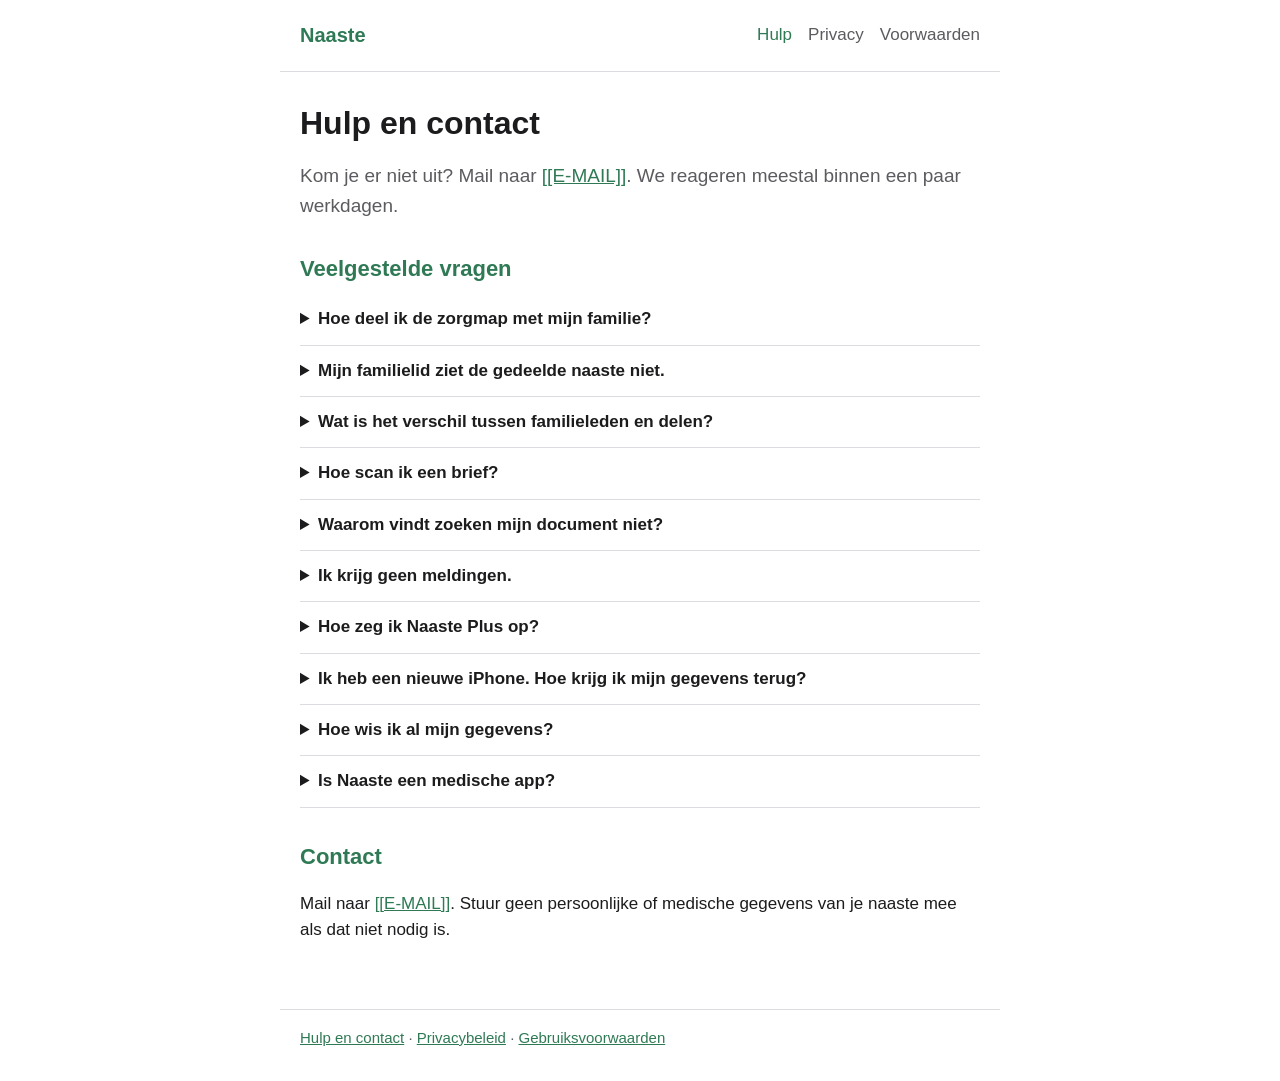
==== site/support.html @ 580a29c6 "Fase 10: site, App Store-teksten, privacylabels, review notes en checklist - site/: landingspagina, " ====
<!doctype html>
<html lang="nl">
<head>
  <meta charset="utf-8">
  <meta name="viewport" content="width=device-width, initial-scale=1">
  <title>Hulp en contact – Naaste</title>
  <meta name="description" content="Veelgestelde vragen over de app Naaste: delen met familie, documenten scannen, meldingen, abonnement en gegevens wissen.">
  <link rel="stylesheet" href="style.css">
</head>
<body>
  <header>
    <a class="merk" href="./">Naaste</a>
    <nav>
      <a href="support.html" aria-current="page">Hulp</a>
      <a href="privacy.html">Privacy</a>
      <a href="voorwaarden.html">Voorwaarden</a>
    </nav>
  </header>

  <main>
    <h1>Hulp en contact</h1>
    <p class="intro">Kom je er niet uit? Mail naar <a href="mailto:[[E-MAIL]]">[[E-MAIL]]</a>. We reageren meestal binnen een paar werkdagen.</p>

    <h2>Veelgestelde vragen</h2>

    <details>
      <summary>Hoe deel ik de zorgmap met mijn familie?</summary>
      <p>Ga naar Instellingen → Delen met familie → Familielid uitnodigen en stuur de uitnodiging via Berichten of Mail. Je familielid heeft een iPhone met een Apple ID, iCloud en de app Naaste nodig. Na het openen van de link verschijnt de naaste in het menu rechtsboven in Overzicht.</p>
    </details>

    <details>
      <summary>Mijn familielid ziet de gedeelde naaste niet.</summary>
      <p>Controleer of jullie allebei bij iCloud zijn ingelogd en internet hebben, en of iCloud voor Naaste aan staat (Instellingen → [je naam] → iCloud). Open de uitnodigingslink opnieuw op de iPhone van het familielid. Synchroniseren kan soms een paar minuten duren.</p>
    </details>

    <details>
      <summary>Wat is het verschil tussen familieleden en delen?</summary>
      <p>Familieleden zijn naamkaartjes, zodat je kunt bijhouden wie welke taak doet of welke uren maakt. Daarvoor is geen account nodig. Delen is echt samenwerken: iedereen ziet en wijzigt dezelfde gegevens op de eigen iPhone.</p>
    </details>

    <details>
      <summary>Hoe scan ik een brief?</summary>
      <p>Ga naar Documenten, tik op + en kies Scan een brief. Houd de iPhone boven de brief; de randen worden automatisch herkend. Je kunt meerdere pagina's achter elkaar scannen. Daarna kies je een titel en een map.</p>
    </details>

    <details>
      <summary>Waarom vindt zoeken mijn document niet?</summary>
      <p>Na het toevoegen leest Naaste de tekst op de achtergrond; dat kan even duren bij lange documenten. Bij een onscherpe of scheve scan kan de tekst niet goed gelezen worden. Bekijk het document en kies ⋯ → Gegevens en herkende tekst om te zien wat er gelezen is.</p>
    </details>

    <details>
      <summary>Ik krijg geen meldingen.</summary>
      <p>Controleer in Instellingen → Meldingen → Naaste of meldingen aan staan. Bij een herinnering kies je hoeveel dagen vooraf je een seintje wilt; op de dag zelf komt er ook een, om 9:00 of een uur voor een afspraak met tijdstip. De voorbeeld-naaste krijgt nooit meldingen.</p>
    </details>

    <details>
      <summary>Hoe zeg ik Naaste Plus op?</summary>
      <p>In Naaste via Instellingen → Abonnement beheren of opzeggen, of op je iPhone via Instellingen → [je naam] → Abonnementen. Doe dat minstens 24 uur voor het einde van de periode. Je gegevens blijven daarna gewoon beschikbaar.</p>
    </details>

    <details>
      <summary>Ik heb een nieuwe iPhone. Hoe krijg ik mijn gegevens terug?</summary>
      <p>Log in met hetzelfde Apple ID en zorg dat iCloud aan staat. Installeer Naaste; je gegevens worden vanuit iCloud teruggezet. Heb je Plus? Kies dan in Instellingen → Aankopen herstellen.</p>
    </details>

    <details>
      <summary>Hoe wis ik al mijn gegevens?</summary>
      <p>Ga naar Instellingen → Alle gegevens wissen. Dit verwijdert al je naasten, ook uit iCloud en bij familie met wie je deelt. Dit kan niet ongedaan worden gemaakt.</p>
    </details>

    <details>
      <summary>Is Naaste een medische app?</summary>
      <p>Nee. Naaste is voor de administratie rond de zorg: brieven, aanvragen, afspraken en taken. Medische vragen horen bij de huisarts of andere zorgverleners.</p>
    </details>

    <h2>Contact</h2>
    <p>Mail naar <a href="mailto:[[E-MAIL]]">[[E-MAIL]]</a>. Stuur geen persoonlijke of medische gegevens van je naaste mee als dat niet nodig is.</p>
  </main>

  <footer>
    <a href="support.html">Hulp en contact</a> · <a href="privacy.html">Privacybeleid</a> · <a href="voorwaarden.html">Gebruiksvoorwaarden</a>
  </footer>
</body>
</html>
---- site/style.css ----
:root {
  --tekst: #1c1c1e;
  --zacht: #5b5b60;
  --achtergrond: #ffffff;
  --vlak: #f2f2f7;
  --accent: #2f7a55;
  --rand: #dcdce0;
}

@media (prefers-color-scheme: dark) {
  :root {
    --tekst: #f2f2f7;
    --zacht: #aeaeb2;
    --achtergrond: #000000;
    --vlak: #1c1c1e;
    --accent: #6fcf9f;
    --rand: #38383a;
  }
}

* { box-sizing: border-box; }

body {
  margin: 0;
  background: var(--achtergrond);
  color: var(--tekst);
  font: 17px/1.55 -apple-system, BlinkMacSystemFont, "Segoe UI", Roboto, Helvetica, Arial, sans-serif;
  -webkit-text-size-adjust: 100%;
}

header, main, footer {
  max-width: 720px;
  margin: 0 auto;
  padding: 0 20px;
}

header {
  display: flex;
  align-items: center;
  justify-content: space-between;
  gap: 16px;
  padding-top: 20px;
  padding-bottom: 20px;
  border-bottom: 1px solid var(--rand);
}

header a.merk {
  font-weight: 700;
  font-size: 20px;
  color: var(--accent);
  text-decoration: none;
}

nav { display: flex; flex-wrap: wrap; gap: 4px 16px; }
nav a { color: var(--zacht); text-decoration: none; }
nav a:hover, nav a[aria-current="page"] { color: var(--accent); }

main { padding-top: 24px; padding-bottom: 48px; }

h1 { font-size: 32px; line-height: 1.2; margin: 8px 0 12px; }
h2 { font-size: 22px; margin: 32px 0 8px; color: var(--accent); }
h3 { font-size: 18px; margin: 20px 0 4px; }

p.intro { font-size: 19px; color: var(--zacht); }
.datum { color: var(--zacht); font-size: 15px; }

a { color: var(--accent); }

.kaarten {
  display: grid;
  grid-template-columns: repeat(auto-fit, minmax(200px, 1fr));
  gap: 12px;
  margin: 24px 0;
}
.kaart {
  background: var(--vlak);
  border-radius: 14px;
  padding: 16px;
}
.kaart h3 { margin-top: 0; }
.kaart p { margin: 0; color: var(--zacht); font-size: 16px; }

.kader {
  background: var(--vlak);
  border-radius: 14px;
  padding: 16px 20px;
  margin: 20px 0;
}

table { border-collapse: collapse; width: 100%; margin: 12px 0; font-size: 16px; }
th, td { text-align: left; padding: 8px 8px 8px 0; border-bottom: 1px solid var(--rand); vertical-align: top; }
th { color: var(--zacht); font-weight: 600; }

details { border-bottom: 1px solid var(--rand); padding: 12px 0; }
summary { cursor: pointer; font-weight: 600; }
details p { margin: 8px 0 0; }

footer {
  border-top: 1px solid var(--rand);
  padding-top: 16px;
  padding-bottom: 32px;
  color: var(--zacht);
  font-size: 15px;
}
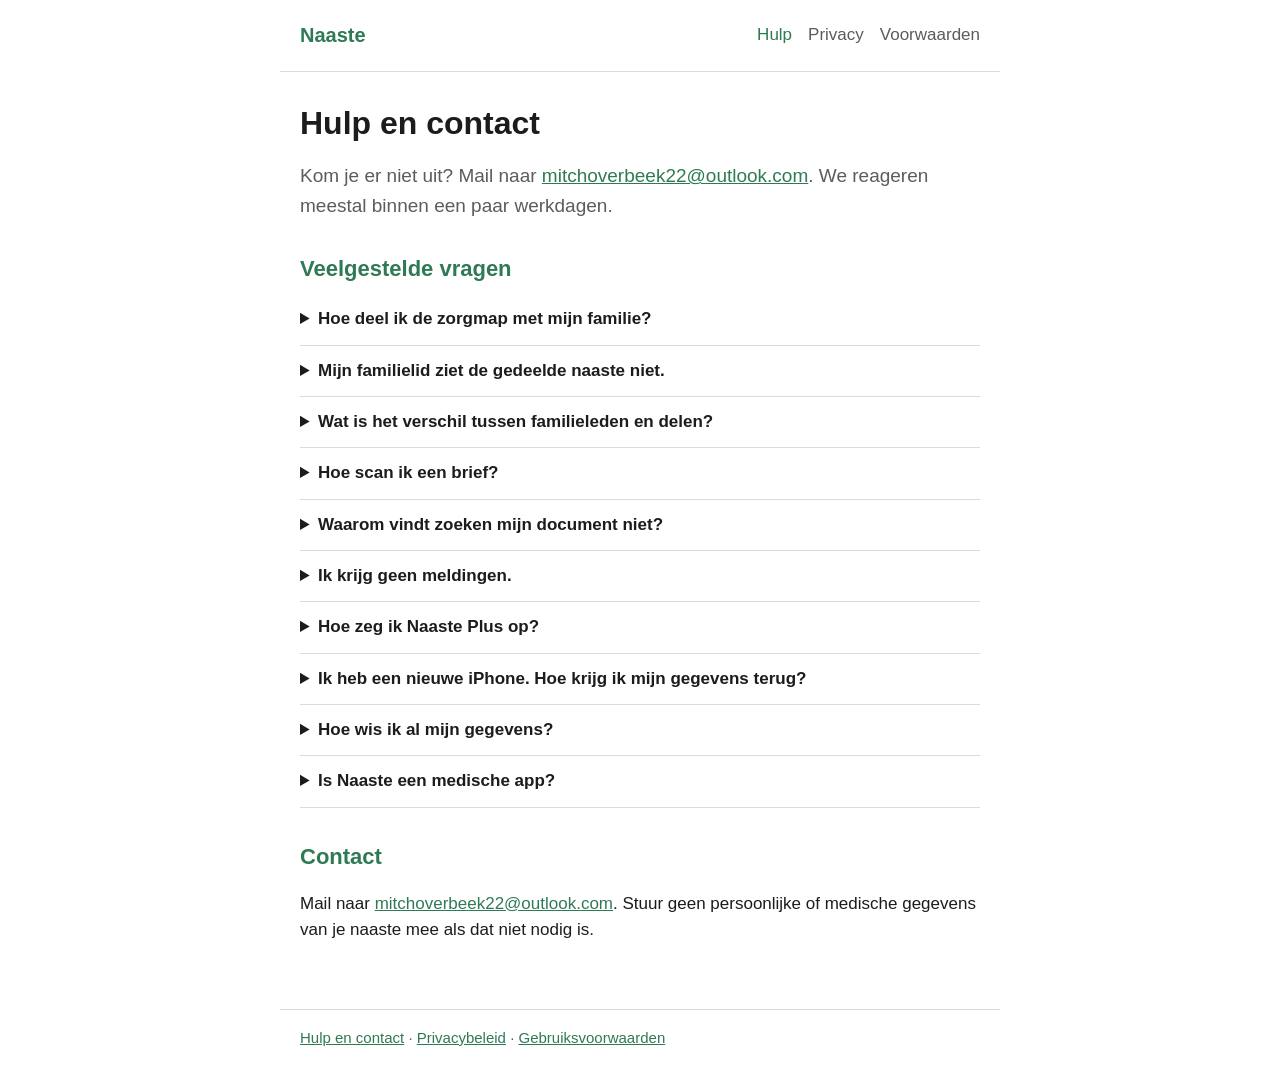
==== commit b7188afb: "Aanbieder, supportadres en betaald team ingevuld; app geregistreerd Co-Authored-By: Claude Opus 5.5 " ====
--- a/site/support.html
+++ b/site/support.html
@@ -19,7 +19,7 @@
 
   <main>
     <h1>Hulp en contact</h1>
-    <p class="intro">Kom je er niet uit? Mail naar <a href="mailto:[[E-MAIL]]">[[E-MAIL]]</a>. We reageren meestal binnen een paar werkdagen.</p>
+    <p class="intro">Kom je er niet uit? Mail naar <a href="mailto:mitchoverbeek22@outlook.com">mitchoverbeek22@outlook.com</a>. We reageren meestal binnen een paar werkdagen.</p>
 
     <h2>Veelgestelde vragen</h2>
 
@@ -74,7 +74,7 @@
     </details>
 
     <h2>Contact</h2>
-    <p>Mail naar <a href="mailto:[[E-MAIL]]">[[E-MAIL]]</a>. Stuur geen persoonlijke of medische gegevens van je naaste mee als dat niet nodig is.</p>
+    <p>Mail naar <a href="mailto:mitchoverbeek22@outlook.com">mitchoverbeek22@outlook.com</a>. Stuur geen persoonlijke of medische gegevens van je naaste mee als dat niet nodig is.</p>
   </main>
 
   <footer>
